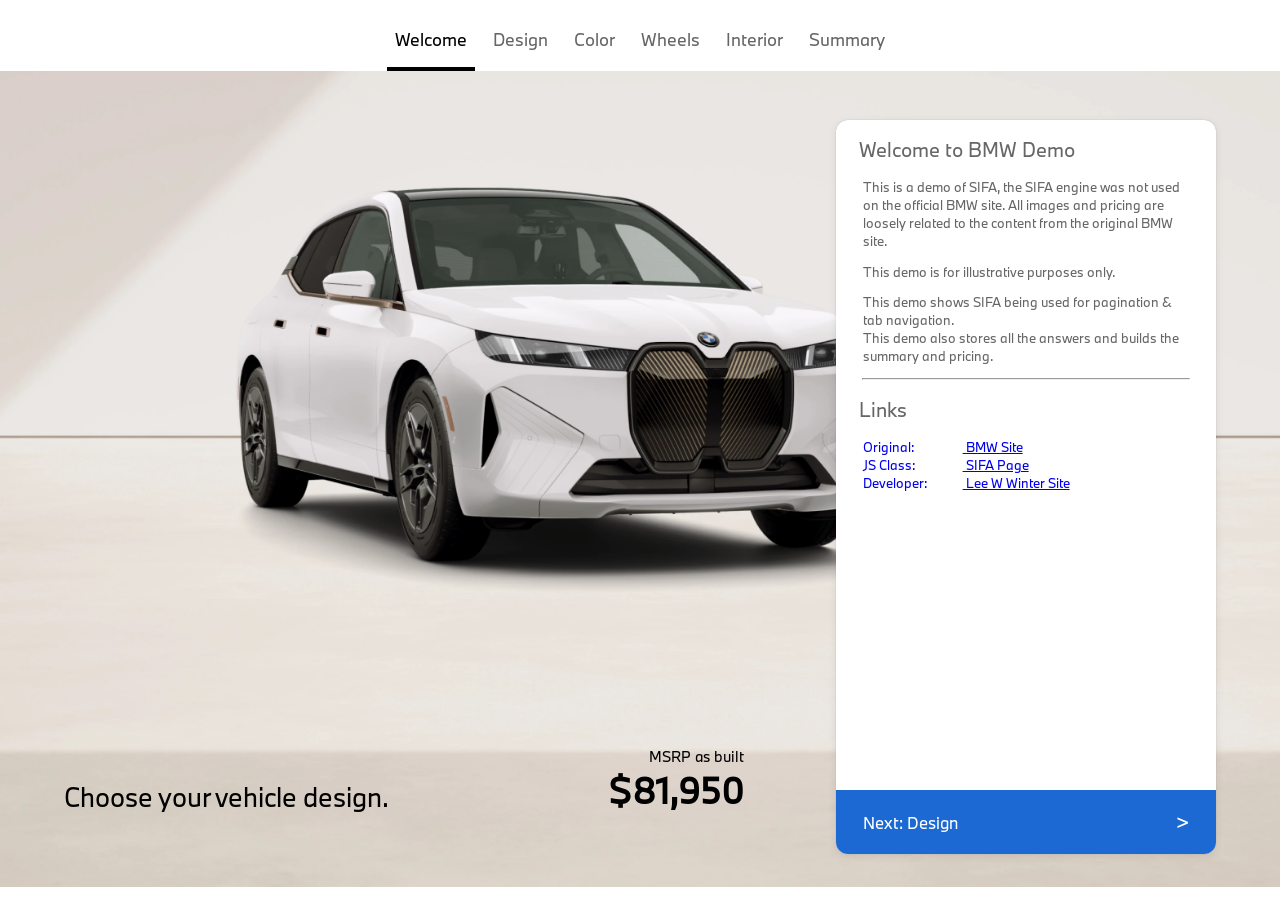
==== demos/bmw.html @ d82e3fdd "created BMW demo" ====
<!DOCTYPE html>
<html lang="en">
<head>
    <meta charset="UTF-8">
    <meta name="viewport" content="width=device-width, initial-scale=1.0">
    <title>SIFA | BMW Demo</title>

    <style>
        @font-face {
            font-display: swap;
            font-family: "bmwTypeNextWeb";
            font-weight: 300;
            src: url(./bmw_resources/BMWTypeNext-Regular.woff2) format("woff2");
        }
        * {
            font-family: "bmwTypeNextWeb" !important;
        }
        body{
            margin: 0;
            padding: 0;
        }
        strong{
            font-weight: bold;
            font-size: 1.1em;
            color: #000;
        }
        .cpq_window{
            display: block;
            position: fixed;
            background-color: white;
            width: 100%;
            height: 100%;
        }
        .pagination{
            display: flex;
            flex-direction: row;
            gap: 10px;
            justify-content: center;
            padding: 16px 16px 0px 16px;
        }
        .pagination button{
            padding: 12px 8px 16px 8px;
            text-decoration: none;
            color: #666;
            transition: color .2s ease-in-out;
            white-space: nowrap;
            background-color: transparent;
            border:none;
            border-bottom: 4px solid transparent;
            font-size: 17px;
        }
        .pagination .activebutton{
            color: #000;
            border-bottom: 4px solid #000;
        }

        .cpqblock{
            width: 100%;
            height: calc(100% - 84px);
            background-image: url(./bmw_resources/cosysec_sport.webp);
            background-position: top left;
            background-size: cover;
            position: relative;
            transition: 0.3s ease-in-out;
        }
        #option_block{
            position: absolute;
            box-sizing: border-box;
            overflow: hidden;
            border-radius: 12px;
            background-color: #fff;
            box-shadow: 0 0 1px #00000047, 0 2px 8px #00000014;
            width: 380px;
            margin: auto;
            right: 5%;
            bottom: 4%;
            top: 6%;
        }
        #option_block h2{
            padding: 0 6%;
            font-weight: lighter;
            color: #666;
            font-size: 1.2em;
        }
        .option_nav_button{
            position: absolute;
            bottom: 0;
            left: 0;
            right: 0;
            background-color: #1c69d3;
            color: white;
            font-weight: 400;
            width: 100%;
            padding: 5% 7%;
            margin: 0;
            border: none;
            text-align: left;
            cursor: pointer;
            display: flex;
            justify-content: space-between;
            align-items: center;
            font-size: 1em;
            transition: 0.3s ease-in-out;
        }
        .option_nav_button:hover{
            background-color: #1d55a2;
        }
        .option_nav_button::after{
            content: '>';
            font-size: 1.2em;
        }
        .info_option{
            position: relative;
            margin-bottom: 12px;
        }

        .info_option label{
            font-size: 12px;
            font-weight: lighter;
            color: #666;
            border: 2px solid #e6e6e6;
            border-radius: 4px;
            width: calc(100% - 20px);
            display: block;
            margin: auto;
            box-sizing: border-box;
            padding: 5%;
            position: relative;
            transition: 0.3s ease-in-out;
        }
        .info_option label:hover{
            background-color: hsla(0, 0%, 95%, 0.8);
        }
        .info_option input{
            position: absolute;
            top: 10px;
            right: 19px;
            width: 20px;
            height: 20px;
        }
        .info_option input[type="radio"]:checked + label{
            border-color: #000;
        }
        .option_block_body{
            padding: 0% 7%;
            font-weight: lighter;
            color: #666;
            font-size: 0.8em;
        }
        .option_block_body .sifa-input{
            display: flex;
            flex-direction: row-reverse;
            gap: 12px;
            align-items: center;
            justify-content: flex-end;
        }
        .option_block_body label{
            cursor: pointer;
            width: 100%;
            padding: 3%;
        }
        .option_block_body label:hover{
            background-color: hsla(0, 0%, 95%, 0.8);
        }


        .title_block{
            position: absolute;
            display: grid;
            bottom: 9%;
            left: 5%;
            grid-template-columns: auto 245px;
            width: calc(100% - 600px);
            align-items: end;
        }
        .msrp_price{
            font-size: 2.1875rem;
            font-weight: bold;
            color: #000000;
        }

        .wheel_view, .interior_view{
            position: relative;
            top: 0;
            left: 0;
            right: 0;
            bottom: 0;
            background-position: center;
            background-size: 100%;
            background-repeat: no-repeat;
            width: calc(100% - 10%);
            margin: auto;
            aspect-ratio: 1.7;
            overflow: hidden;
            border-radius: 8px;
            border: 1px solid #e1e1e1;
            margin-top: 16px;
            transition: 0.7s ease-in-out;
        }
        .wheel_view:hover{
            background-size: 200%;
            background-position: center;
        }
        .interior_view:hover{
            background-size: 200%;
            background-position: center bottom;
        }

    </style>
</head>
<body>
    
    <section class="cpq_window">
        <div class="pagination sifa-input">
            <button class="nav_button activebutton" id="to_info">Welcome</button>
            <button class="nav_button" id="to_design">Design</button>
            <button class="nav_button " id="to_color">Color</button>
            <button class="nav_button " id="to_wheels">Wheels</button>
            <button class="nav_button " id="to_interior">Interior</button>
            <button class="nav_button " id="to_summary">Summary</button>
        </div>

        <div class="cpqblock sifa-group" id="cpqblock">

            <section class="title_block">
                <div>
                    <div class="sifa-group" id="title_type" style="font-weight: lighter; font-size: 0.9em; margin-bottom: 4px;"></div>
                    <div class="sifa-group" id="title_desc" style="font-weight: lighter; font-size: 1.6rem;">Choose your vehicle design.</div>
                </div>
                <div style="display: flex; flex-direction: column; align-items: flex-end;">
                    <div style="font-weight: lighter; font-size: 0.9em;">MSRP as built</div>
                    <div class="sifa-group msrp_price" id="msrp">$0</div>
                </div>
            </section>

            <section id="option_block">
                <div class="sifa-group" id="welcome" style="display: block;">
                    <h2>Welcome to BMW Demo</h2>
                    <p class="option_block_body">This is a demo of SIFA, the SIFA engine was not used on the official BMW site. All images and pricing are loosely related to the content from the original BMW site.</p>
                    <p class="option_block_body">This demo is for illustrative purposes only.</p>
                    <p class="option_block_body">This demo shows SIFA being used for pagination & tab navigation. <br/>This demo also stores all the answers and builds the summary and pricing.</p>
                    <hr style="width:86%;">
                    <h2>Links</h2>
                    <p class="option_block_body">
                        <a href="https://www.bmwusa.com/build-your-own.html#/studio/fuvxunrb/design" target="_blank"><span style="width: 100px; display: inline-block;">Original:</span> BMW Site</a> <br/>
                        <a href="https://lwinter.tech/devproj/sifa/index.html" target="_blank"><span style="width: 100px; display: inline-block;">JS Class:</span> SIFA Page</a> <br/>
                        <a href="https://lwinter.tech" target="_blank"><span style="width: 100px; display: inline-block;">Developer:</span> Lee W Winter Site</a>
                    </p>
                    <button class="option_nav_button" id="welcome_next">Next: Design </button>
                </div>

                <div class="sifa-group" id="design">
                    <h2>Choose your look</h2>
                    <div class="info_option sifa-input">
                        <input type="radio" id="sport" name="look" value="sport">
                        <label for="sport">
                            <div>Sport</div>
                            <div>Distinctive design</div>
                            <div><strong>$0</strong></div>
                            <hr>
                            <p>
                            Includes: <br/>
                            <ul>
                                    <li>20" Aero Frozen Dark Grey Wheels</li>
                                    <li>Titanium Bronze Interior Trim</li>
                                    <li>Sport Steering Wheel</li>
                                    <li>Sport Seats</li>
                                    <li>Driving Assistant with Frontal Collision Mitigation, Active Blind Spot and Lane Keeping Assistant</li>
                                </ul>
                            </p>
                        </label>
                    </div>
                    <div class="info_option sifa-input">
                        <input type="radio" id="msporty" name="look" value="msporty">
                        <label for="msporty">
                            <div>M Sport</div>
                            <div>Motorsport Form</div>
                            <div><strong>$4,500</strong></div>
                            <hr>
                            <p>
                            Includes: <br/>
                            <ul>
                                    <li>21" M Aero Bicolor Wheels</li>
                                    <li>M Dark Silver Interior Trim</li>
                                    <li>M steering wheel</li>
                                    <li>M Multi-Functional Seats</li>
                                    <li>M Sport Brakes with Blue Calipers</li>
                                    <li>Driving Assistant with Frontal Collision Mitigation, Active Blind Spot and Lane Keeping Assistant</li>
                                </ul>
                            </p>
                        </label>
                    </div>
                    <button class="option_nav_button" id="design_next">Next: Color</button>
                </div>

                <div class="sifa-group" id="color">
                    <h2>Choose your color</h2>
                    <div class="option_block_body">
                        <div class="sifa-input">
                            <label for="alpine_color">
                                <div>Alpine White</div>
                                <div><strong>$0</strong></div>
                            </label>
                            <input type="radio" id="alpine_color" name="color" value="alpine_color">
                        </div>
                        <div class="sifa-input">
                            <label for="mwhite_color">
                                <div>Mineral White Metalic</div>
                                <div><strong>$0</strong></div>
                            </label>
                            <input type="radio" id="mwhite_color" name="color" value="mwhite_color">
                        </div>
                        <div class="sifa-input">
                            <label for="rmblue_color">
                                <div>Arctic Race Blue metallic</div>
                                <div><strong>$0</strong></div>
                            </label>
                            <input type="radio" id="rmblue_color" name="color" value="rmblue_color">
                        </div>
                        <div class="sifa-input">
                            <label for="rmred_color">
                                <div>Aventurin Red Metallic</div>
                                <div><strong>$0</strong></div>
                            </label>
                            <input type="radio" id="rmred_color" name="color" value="rmred_color">
                        </div>
                        <div class="sifa-input">
                            <label for="rmsilver_color">
                                <div>Space Silver Metallic</div>
                                <div><strong>$0</strong></div>
                            </label>
                            <input type="radio" id="rmsilver_color" name="color" value="rmsilver_color">
                        </div>
                        <div class="sifa-input">
                            <label for="stormbay_color">
                                <div>Storm Bay Metallic</div>
                                <div><strong>$1,950</strong></div>
                            </label>
                            <input type="radio" id="stormbay_color" name="color" value="stormbay_color">
                        </div>
                    </div>
                    <button class="option_nav_button" id="color_next">Next: Wheels</button>
                </div>

                <div class="sifa-group" id="wheels">
                    <h2>Choose your wheels</h2>
                    <div class="option_block_body">
                        <div class="sifa-input">
                            <label for="1002_Wheels">
                                <div>20" Aaro 1002 Wheels</div>
                                <div><strong>$0</strong></div>
                            </label>
                            <input type="radio" id="1002_Wheels" name="wheels" value="1002_Wheels">
                        </div>
                        <div class="sifa-input">
                            <label for="1012_Wheels">
                                <div>20" Aaro Bicolor 1012 Wheels</div>
                                <div><strong>$800</strong></div>
                            </label>
                            <input type="radio" id="1012_Wheels" name="wheels" value="1012_Wheels">
                        </div>
                        <div class="sifa-input">
                            <label for="1021_Wheels">
                                <div>22" Aaro Bicolor 1021 Wheels</div>
                                <div><strong>$1,800</strong></div>
                            </label>
                            <input type="radio" id="1021_Wheels" name="wheels" value="1021_Wheels">
                        </div>
                    </div>
                    <div class="sifa-group wheel_view" id="wheel_view"></div>
                    <button class="option_nav_button" id="wheels_next">Next: Interior</button>
                </div>

                <div class="sifa-group" id="interior">
                    <h2>Choose your interior</h2>
                    <div class="option_block_body">
                        <div class="sifa-input">
                            <label for="int_oyster">
                                <div>Oyster Interior</div>
                                <div><strong>$0</strong></div>
                            </label>
                            <input type="radio" id="int_oyster" name="interior" value="int_oyster">
                        </div>
                        <div class="sifa-input">
                            <label for="int_mocha">
                                <div>Mocha Interior</div>
                                <div><strong>$0</strong></div>
                            </label>
                            <input type="radio" id="int_mocha" name="interior" value="int_mocha">
                        </div>
                        <div class="sifa-input">
                            <label for="int_black">
                                <div>Black Interior</div>
                                <div><strong>$0</strong></div>
                            </label>
                            <input type="radio" id="int_black" name="interior" value="int_black">
                        </div>
                        <div class="sifa-input">
                            <label for="int_amido">
                                <div>Amido Interior</div>
                                <div><strong>$3,500</strong></div>
                            </label>
                            <input type="radio" id="int_amido" name="interior" value="int_amido">
                        </div>
                        <div class="sifa-input">
                            <label for="int_chestnut">
                                <div>Chestnut Interior</div>
                                <div><strong>$3,500</strong></div>
                            </label>
                            <input type="radio" id="int_chestnut" name="interior" value="int_chestnut">
                        </div>
                    </div>
                    <div class="sifa-group interior_view" id="interior_view"></div>
                    <button class="option_nav_button" id="interior_next">Next: Summary</button>
                </div>

                <div class="sifa-group" id="summary"></div>
            </section>
        </div>
    </section>

    <script type="module">
        const imagePaths = [
            './bmw_resources/cosysec_sport.webp',
            './bmw_resources/cosysec_msport.webp',
            './bmw_resources/cosysec_sport_alpine_color.webp',
            './bmw_resources/cosysec_sport_mwhite_color.webp',
            './bmw_resources/cosysec_sport_rmblue_color.webp',
            './bmw_resources/cosysec_sport_rmred_color.webp',
            './bmw_resources/cosysec_sport_rmsilver_color.webp',
            './bmw_resources/cosysec_sport_stormbay_color.webp',
            './bmw_resources/cosysec_msport_alpine_color.webp',
            './bmw_resources/cosysec_msport_mwhite_color.webp',
            './bmw_resources/cosysec_msport_rmblue_color.webp',
            './bmw_resources/cosysec_msport_rmred_color.webp',
            './bmw_resources/cosysec_msport_rmsilver_color.webp',
            './bmw_resources/cosysec_msport_stormbay_color.webp',
            './bmw_resources/1002_Wheels.webp',
            './bmw_resources/1012_Wheels.webp',
            './bmw_resources/1021_Wheels.webp',
            './bmw_resources/int_oyster.webp',
            './bmw_resources/int_mocha.webp',
            './bmw_resources/int_black.webp',
            './bmw_resources/int_amido.webp',
            './bmw_resources/int_chestnut.webp'
        ];

        imagePaths.forEach(src => {
            const img = new Image();
            img.src = src;
        });

        import { SifaEngine } from '../sifa.engine.js';
        new SifaEngine({
            debug: true,
            rules: [
                {
                    event: 'LOAD',
                    enable: true,
                    rules: [
                        {
                            ref: 'initial_state',
                            enable: true,
                            priority: 0,
                            active: 'true',
                            condition: 'true',
                            true_actions: [
                                'sifa_setVariable("msrp_price", 81950)',
                                'sifa_setElementText("group_msrp", "$" + sifa_getVariable("msrp_price").toLocaleString())',
                                'sifa_hideElement("group_design"); sifa_hideElement("group_color"); sifa_hideElement("group_wheels"); sifa_hideElement("group_interior"); sifa_hideElement("group_summary")',
                            ],
                            false_actions: []
                        }
                    ]
                },
                {
                    event: 'CLICK',
                    enable: true,
                    rules: [
                        {
                            ref: 'navigate_to_info',
                            enable: true,
                            priority: 0,
                            active: 'sifa_triggeredField("button_to_info")',
                            condition: 'true',
                            true_actions: [
                                'sifa_hideElement("group_welcome"); sifa_hideElement("group_design"); sifa_hideElement("group_color"); sifa_hideElement("group_wheels"); sifa_hideElement("group_interior"); sifa_hideElement("group_summary")',
                                'sifa_showElement("group_welcome")'
                            ],
                            false_actions: []
                        },
                        {
                            ref: 'navigate_to_design',
                            enable: true,
                            priority: 0,
                            active: 'sifa_triggeredField("button_welcome_next") || sifa_triggeredField("button_to_design")',
                            condition: 'true',
                            true_actions: [
                                'sifa_hideElement("group_welcome"); sifa_hideElement("group_design"); sifa_hideElement("group_color"); sifa_hideElement("group_wheels"); sifa_hideElement("group_interior"); sifa_hideElement("group_summary")',
                                'sifa_showElement("group_design")',
                                'sifa_removeClass("button_to_info", "activebutton"); sifa_setClass("button_to_design", "activebutton")'
                            ],
                            false_actions: []
                        },
                        {
                            ref: 'navigate_to_color',
                            enable: true,
                            priority: 0,
                            active: 'sifa_triggeredField("button_design_next") || sifa_triggeredField("button_to_color")',
                            condition: 'true',
                            true_actions: [
                                'sifa_hideElement("group_welcome"); sifa_hideElement("group_design"); sifa_hideElement("group_color"); sifa_hideElement("group_wheels"); sifa_hideElement("group_interior"); sifa_hideElement("group_summary")',
                                'sifa_showElement("group_color")',
                                'sifa_removeClass("button_to_design", "activebutton"); sifa_setClass("button_to_color", "activebutton")',

                                'sifa_getValue("field_look")=="sport" ? sifa_setElementStyle("group_cpqblock", "backgroundImage", "url(./bmw_resources/cosysec_sport_alpine_color.webp)") : null;',
                                'sifa_getValue("field_look")=="msporty" ? sifa_setElementStyle("group_cpqblock", "backgroundImage", "url(./bmw_resources/cosysec_msport_alpine_color.webp)") : null;',
                                'sifa_setValue("field_color", "alpine_color")'
                            ],
                            false_actions: []
                        },
                        {
                            ref: 'navigate_to_wheels',
                            enable: true,
                            priority: 0,
                            active: 'sifa_triggeredField("button_color_next") || sifa_triggeredField("button_to_wheels")',
                            condition: 'true',
                            true_actions: [
                                'sifa_hideElement("group_welcome"); sifa_hideElement("group_design"); sifa_hideElement("group_color"); sifa_hideElement("group_wheels"); sifa_hideElement("group_interior"); sifa_hideElement("group_summary")',
                                'sifa_showElement("group_wheels")',
                                'sifa_removeClass("button_to_color", "activebutton"); sifa_setClass("button_to_wheels", "activebutton")'
                            ],
                            false_actions: []
                        },
                        {
                            ref: 'navigate_to_interior',
                            enable: true,
                            priority: 0,
                            active: 'sifa_triggeredField("button_wheels_next") || sifa_triggeredField("button_to_interior")',
                            condition: 'true',
                            true_actions: [
                                'sifa_hideElement("group_welcome"); sifa_hideElement("group_design"); sifa_hideElement("group_color"); sifa_hideElement("group_wheels"); sifa_hideElement("group_interior"); sifa_hideElement("group_summary")',
                                'sifa_showElement("group_interior")',
                                'sifa_removeClass("button_to_wheels", "activebutton"); sifa_setClass("button_to_interior", "activebutton")',
                                'sifa_setValue("field_interior", "int_oyster")',
                                'sifa_getValue("field_interior")=="int_oyster" ? sifa_setElementStyle("group_interior_view", "backgroundImage", "url(./bmw_resources/int_oyster.webp)") : null;',
                            ],
                            false_actions: []
                        },
                        {
                            ref: 'navigate_to_summary',
                            enable: true,
                            priority: 0,
                            active: 'sifa_triggeredField("button_interior_next") || sifa_triggeredField("button_to_summary")',
                            condition: 'true',
                            true_actions: [
                                'sifa_hideElement("group_welcome"); sifa_hideElement("group_design"); sifa_hideElement("group_color"); sifa_hideElement("group_wheels"); sifa_hideElement("group_interior"); sifa_hideElement("group_summary")',
                                'sifa_showElement("group_summary")',
                                'sifa_removeClass("button_to_interior", "activebutton"); sifa_setClass("button_to_summary", "activebutton")'
                            ],
                            false_actions: []
                        },
                    ]
                },
                {
                    event: 'CHANGE',
                    enable: true,
                    rules: [
                        {
                            ref: 'initial_state',
                            enable: true,
                            priority: 0,
                            active: 'true',
                            condition: 'true',
                            true_actions: [
                                // Set Titles based on Design Selection
                                'sifa_getValue("field_look")=="sport" ? sifa_setElementText("group_title_type", "Sport") && sifa_setElementText("group_title_desc", "Highly expressive elements elevate the iX design.") : null;',
                                'sifa_getValue("field_look")=="msporty" ? sifa_setElementText("group_title_type", "M Sport") && sifa_setElementText("group_title_desc", "Performance features inspired by BMW Motorsport.") : null;',
                                
                                // Calculate MSRP Pricing
                                'sifa_setVariable("msrp_price", 81950)',
                                'sifa_getValue("field_look")=="msporty" ? sifa_setVariable("msrp_price", sifa_addition(sifa_getVariable("msrp_price"), 4500)) : null;',
                                'sifa_getValue("field_color")=="stormbay_color" ? sifa_setVariable("msrp_price", sifa_addition(sifa_getVariable("msrp_price"), 1950)) : null;',
                                'sifa_getValue("field_wheels")=="1012_Wheels" ? sifa_setVariable("msrp_price", sifa_addition(sifa_getVariable("msrp_price"), 800)) : null;',
                                'sifa_getValue("field_wheels")=="1021_Wheels" ? sifa_setVariable("msrp_price", sifa_addition(sifa_getVariable("msrp_price"), 1800)) : null;',
                                'sifa_getValue("field_interior")=="int_chestnut" ? sifa_setVariable("msrp_price", sifa_addition(sifa_getVariable("msrp_price"), 3500)) : null;',
                                'sifa_getValue("field_interior")=="int_amido" ? sifa_setVariable("msrp_price", sifa_addition(sifa_getVariable("msrp_price"), 3500)) : null;',
                                
                                // Set MSRP Text
                                'sifa_setElementText("group_msrp", "$" + sifa_getVariable("msrp_price").toLocaleString())',

                                // Change image based on design selection
                                'sifa_getValue("field_look")=="sport" ? sifa_setElementStyle("group_cpqblock", "backgroundImage", "url(./bmw_resources/cosysec_sport.webp)") : null;',
                                'sifa_getValue("field_look")=="msporty" ? sifa_setElementStyle("group_cpqblock", "backgroundImage", "url(./bmw_resources/cosysec_msport.webp)") : null;',

                                // sport colors
                                'sifa_getValue("field_look")=="sport" && sifa_getValue("field_color")=="alpine_color" ? sifa_setElementStyle("group_cpqblock", "backgroundImage", "url(./bmw_resources/cosysec_sport_alpine_color.webp)") : null;',
                                'sifa_getValue("field_look")=="sport" && sifa_getValue("field_color")=="mwhite_color" ? sifa_setElementStyle("group_cpqblock", "backgroundImage", "url(./bmw_resources/cosysec_sport_mwhite_color.webp)") : null;',
                                'sifa_getValue("field_look")=="sport" && sifa_getValue("field_color")=="rmblue_color" ? sifa_setElementStyle("group_cpqblock", "backgroundImage", "url(./bmw_resources/cosysec_sport_rmblue_color.webp)") : null;',
                                'sifa_getValue("field_look")=="sport" && sifa_getValue("field_color")=="rmred_color" ? sifa_setElementStyle("group_cpqblock", "backgroundImage", "url(./bmw_resources/cosysec_sport_rmred_color.webp)") : null;',
                                'sifa_getValue("field_look")=="sport" && sifa_getValue("field_color")=="rmsilver_color" ? sifa_setElementStyle("group_cpqblock", "backgroundImage", "url(./bmw_resources/cosysec_sport_rmsilver_color.webp)") : null;',
                                'sifa_getValue("field_look")=="sport" && sifa_getValue("field_color")=="stormbay_color" ? sifa_setElementStyle("group_cpqblock", "backgroundImage", "url(./bmw_resources/cosysec_sport_stormbay_color.webp)") : null;',

                                // msport colors
                                'sifa_getValue("field_look")=="msporty" && sifa_getValue("field_color")=="alpine_color" ? sifa_setElementStyle("group_cpqblock", "backgroundImage", "url(./bmw_resources/cosysec_msport_alpine_color.webp)") : null;',
                                'sifa_getValue("field_look")=="msporty" && sifa_getValue("field_color")=="mwhite_color" ? sifa_setElementStyle("group_cpqblock", "backgroundImage", "url(./bmw_resources/cosysec_msport_mwhite_color.webp)") : null;',
                                'sifa_getValue("field_look")=="msporty" && sifa_getValue("field_color")=="rmblue_color" ? sifa_setElementStyle("group_cpqblock", "backgroundImage", "url(./bmw_resources/cosysec_msport_rmblue_color.webp)") : null;',
                                'sifa_getValue("field_look")=="msporty" && sifa_getValue("field_color")=="rmred_color" ? sifa_setElementStyle("group_cpqblock", "backgroundImage", "url(./bmw_resources/cosysec_msport_rmred_color.webp)") : null;',
                                'sifa_getValue("field_look")=="msporty" && sifa_getValue("field_color")=="rmsilver_color" ? sifa_setElementStyle("group_cpqblock", "backgroundImage", "url(./bmw_resources/cosysec_msport_rmsilver_color.webp)") : null;',
                                'sifa_getValue("field_look")=="msporty" && sifa_getValue("field_color")=="stormbay_color" ? sifa_setElementStyle("group_cpqblock", "backgroundImage", "url(./bmw_resources/cosysec_msport_stormbay_color.webp)") : null;',

                                // Wheel Views
                                'sifa_getValue("field_wheels")=="1002_Wheels" ? sifa_setElementStyle("group_wheel_view", "backgroundImage", "url(./bmw_resources/1002_Wheels.webp)") : null;',
                                'sifa_getValue("field_wheels")=="1012_Wheels" ? sifa_setElementStyle("group_wheel_view", "backgroundImage", "url(./bmw_resources/1012_Wheels.webp)") : null;',
                                'sifa_getValue("field_wheels")=="1021_Wheels" ? sifa_setElementStyle("group_wheel_view", "backgroundImage", "url(./bmw_resources/1021_Wheels.webp)") : null;',

                                // Interior Views
                                'sifa_getValue("field_interior")=="int_oyster" ? sifa_setElementStyle("group_interior_view", "backgroundImage", "url(./bmw_resources/int_oyster.webp)") : null;',
                                'sifa_getValue("field_interior")=="int_mocha" ? sifa_setElementStyle("group_interior_view", "backgroundImage", "url(./bmw_resources/int_mocha.webp)") : null;',
                                'sifa_getValue("field_interior")=="int_black" ? sifa_setElementStyle("group_interior_view", "backgroundImage", "url(./bmw_resources/int_black.webp)") : null;',
                                'sifa_getValue("field_interior")=="int_amido" ? sifa_setElementStyle("group_interior_view", "backgroundImage", "url(./bmw_resources/int_amido.webp)") : null;',
                                'sifa_getValue("field_interior")=="int_chestnut" ? sifa_setElementStyle("group_interior_view", "backgroundImage", "url(./bmw_resources/int_chestnut.webp)") : null;',
                            ],
                            false_actions: []
                        }
                    ]
                }
            ]
        });

        let nav_buttons = document.querySelectorAll('.nav_button');
        nav_buttons.forEach(button => {
            button.addEventListener('click', (t) => {
                nav_buttons.forEach(button => {
                    button.classList.remove('activebutton');
                });
                t.target.classList.add('activebutton');
            });
        });
    </script>
</body>
</html>
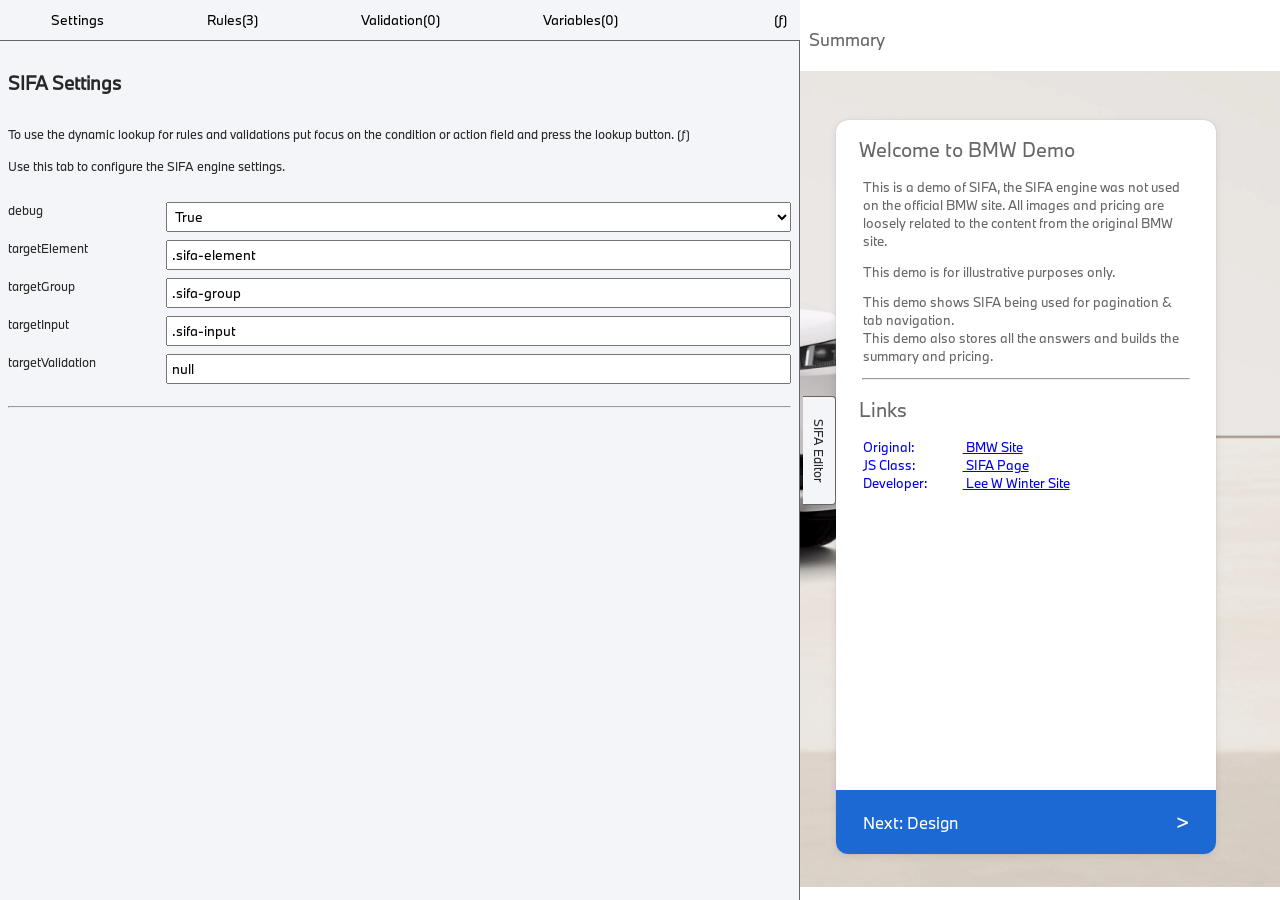
==== commit 9ef35751: "added sifa editor" ====
--- a/demos/bmw.html
+++ b/demos/bmw.html
@@ -60,8 +60,11 @@
             background-image: url(./bmw_resources/cosysec_sport.webp);
             background-position: top left;
             background-size: cover;
+            background-repeat: no-repeat;
             position: relative;
             transition: 0.3s ease-in-out;
+            max-width: 2000px;
+            margin: auto;
         }
         #option_block{
             position: absolute;
@@ -170,8 +173,8 @@
             bottom: 9%;
             left: 5%;
             grid-template-columns: auto 245px;
-            width: calc(100% - 600px);
             align-items: end;
+            right: 542px;
         }
         .msrp_price{
             font-size: 2.1875rem;
@@ -204,6 +207,23 @@
         .interior_view:hover{
             background-size: 200%;
             background-position: center bottom;
+        }
+        .sum_link{
+            display: flex;
+            box-sizing: border-box;
+            align-items: center;
+            justify-content: space-between;
+            width: 100%;
+            padding: 16px;
+            flex: 1 0 0;
+            border-radius: 3px;
+            background: #221f1f;
+            border: none;
+            color: #fff;
+            text-align: left;
+            cursor: pointer;
+            transition: background-color .2s ease;
+            text-decoration: none;
         }
 
     </style>
@@ -414,7 +434,10 @@
                     <button class="option_nav_button" id="interior_next">Next: Summary</button>
                 </div>
 
-                <div class="sifa-group" id="summary"></div>
+                <div class="sifa-group" id="summary">
+                    <h2>Summary</h2>
+                    <div class="sifa-group option_block_body" id="summary_notes"></div>
+                </div>
             </section>
         </div>
     </section>
@@ -452,11 +475,13 @@
 
         import { SifaEngine } from '../sifa.engine.js';
         new SifaEngine({
+            editMode: true,
             debug: true,
             rules: [
                 {
                     event: 'LOAD',
                     enable: true,
+                    priority: 0,
                     rules: [
                         {
                             ref: 'initial_state',
@@ -476,6 +501,7 @@
                 {
                     event: 'CLICK',
                     enable: true,
+                    priority: 0,
                     rules: [
                         {
                             ref: 'navigate_to_info',
@@ -565,6 +591,7 @@
                 {
                     event: 'CHANGE',
                     enable: true,
+                    priority: 0,
                     rules: [
                         {
                             ref: 'initial_state',
@@ -620,6 +647,22 @@
                                 'sifa_getValue("field_interior")=="int_black" ? sifa_setElementStyle("group_interior_view", "backgroundImage", "url(./bmw_resources/int_black.webp)") : null;',
                                 'sifa_getValue("field_interior")=="int_amido" ? sifa_setElementStyle("group_interior_view", "backgroundImage", "url(./bmw_resources/int_amido.webp)") : null;',
                                 'sifa_getValue("field_interior")=="int_chestnut" ? sifa_setElementStyle("group_interior_view", "backgroundImage", "url(./bmw_resources/int_chestnut.webp)") : null;',
+
+
+                                // Render Summary Notes
+                                'sifa_setVariable("summary", "<small>Your 2026</small><br/><span style=\\"font-size:20px;\\">iX xDrive45</span><br/><br/>")',
+                                'sifa_getValue("field_look")!=null ? sifa_setVariable("summary",      sifa_getVariable("summary") + "<strong>Design: </strong>" + sifa_getValue("field_look") + "<br/>") : null;',
+                                'sifa_getValue("field_color")!=null ? sifa_setVariable("summary",     sifa_getVariable("summary") + "<strong>Color: </strong>" + sifa_getValue("field_color") + "<br/>") : null;',
+                                'sifa_getValue("field_wheels")!=null ? sifa_setVariable("summary",    sifa_getVariable("summary") + "<strong>Wheels: </strong>" + sifa_getValue("field_wheels") + "<br/>") : null;',
+                                'sifa_getValue("field_interior")!=null ? sifa_setVariable("summary",  sifa_getVariable("summary") + "<strong>Interior: </strong>" + sifa_getValue("field_interior") + "<br/>") : null;',
+
+                                'sifa_setVariable("summary",  sifa_getVariable("summary") + "<br/><hr><br/>Total price (MSRP)<br/><strong style=\\"font-size:20px;\\">$" + sifa_getVariable("msrp_price").toLocaleString() + "</strong>")',
+
+                                'sifa_setVariable("summary",  sifa_getVariable("summary") + "<br/><br/><a class=\\"sum_link\\" href=\\"https://www.bmwusa.com/contact/byo-testdrive.html?vehiclenamodelcode=26II&vehiclecmid=fuv5iqnz\\" target=\\"_blank\\">Schedule test drive</a>")',
+
+                                'sifa_setElementText("group_summary_notes", sifa_getVariable("summary"))'
+
+
                             ],
                             false_actions: []
                         }
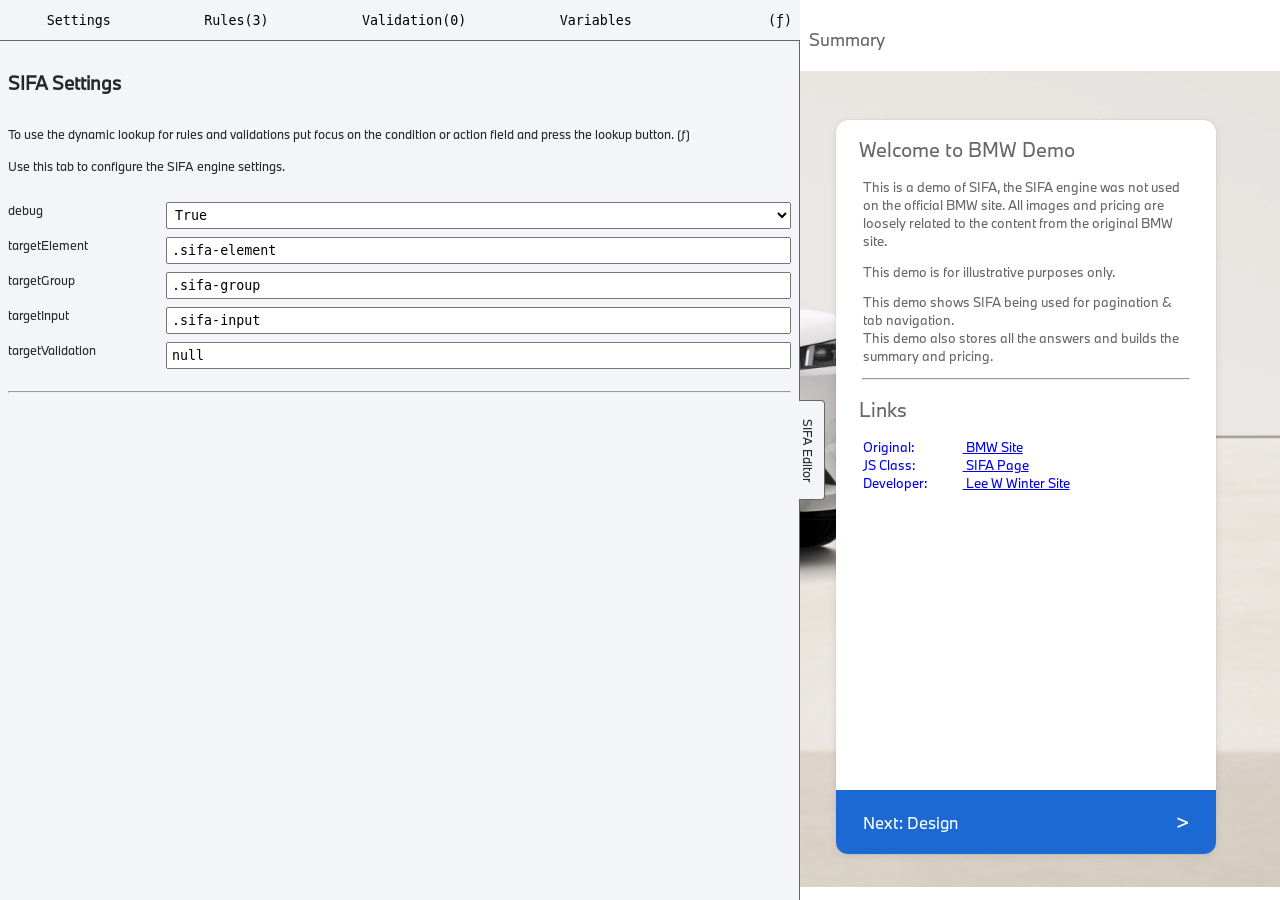
==== commit 36778d9c: "fixed css conflict" ====
--- a/demos/bmw.html
+++ b/demos/bmw.html
@@ -13,7 +13,7 @@
             src: url(./bmw_resources/BMWTypeNext-Regular.woff2) format("woff2");
         }
         * {
-            font-family: "bmwTypeNextWeb" !important;
+            font-family: "bmwTypeNextWeb";
         }
         body{
             margin: 0;
